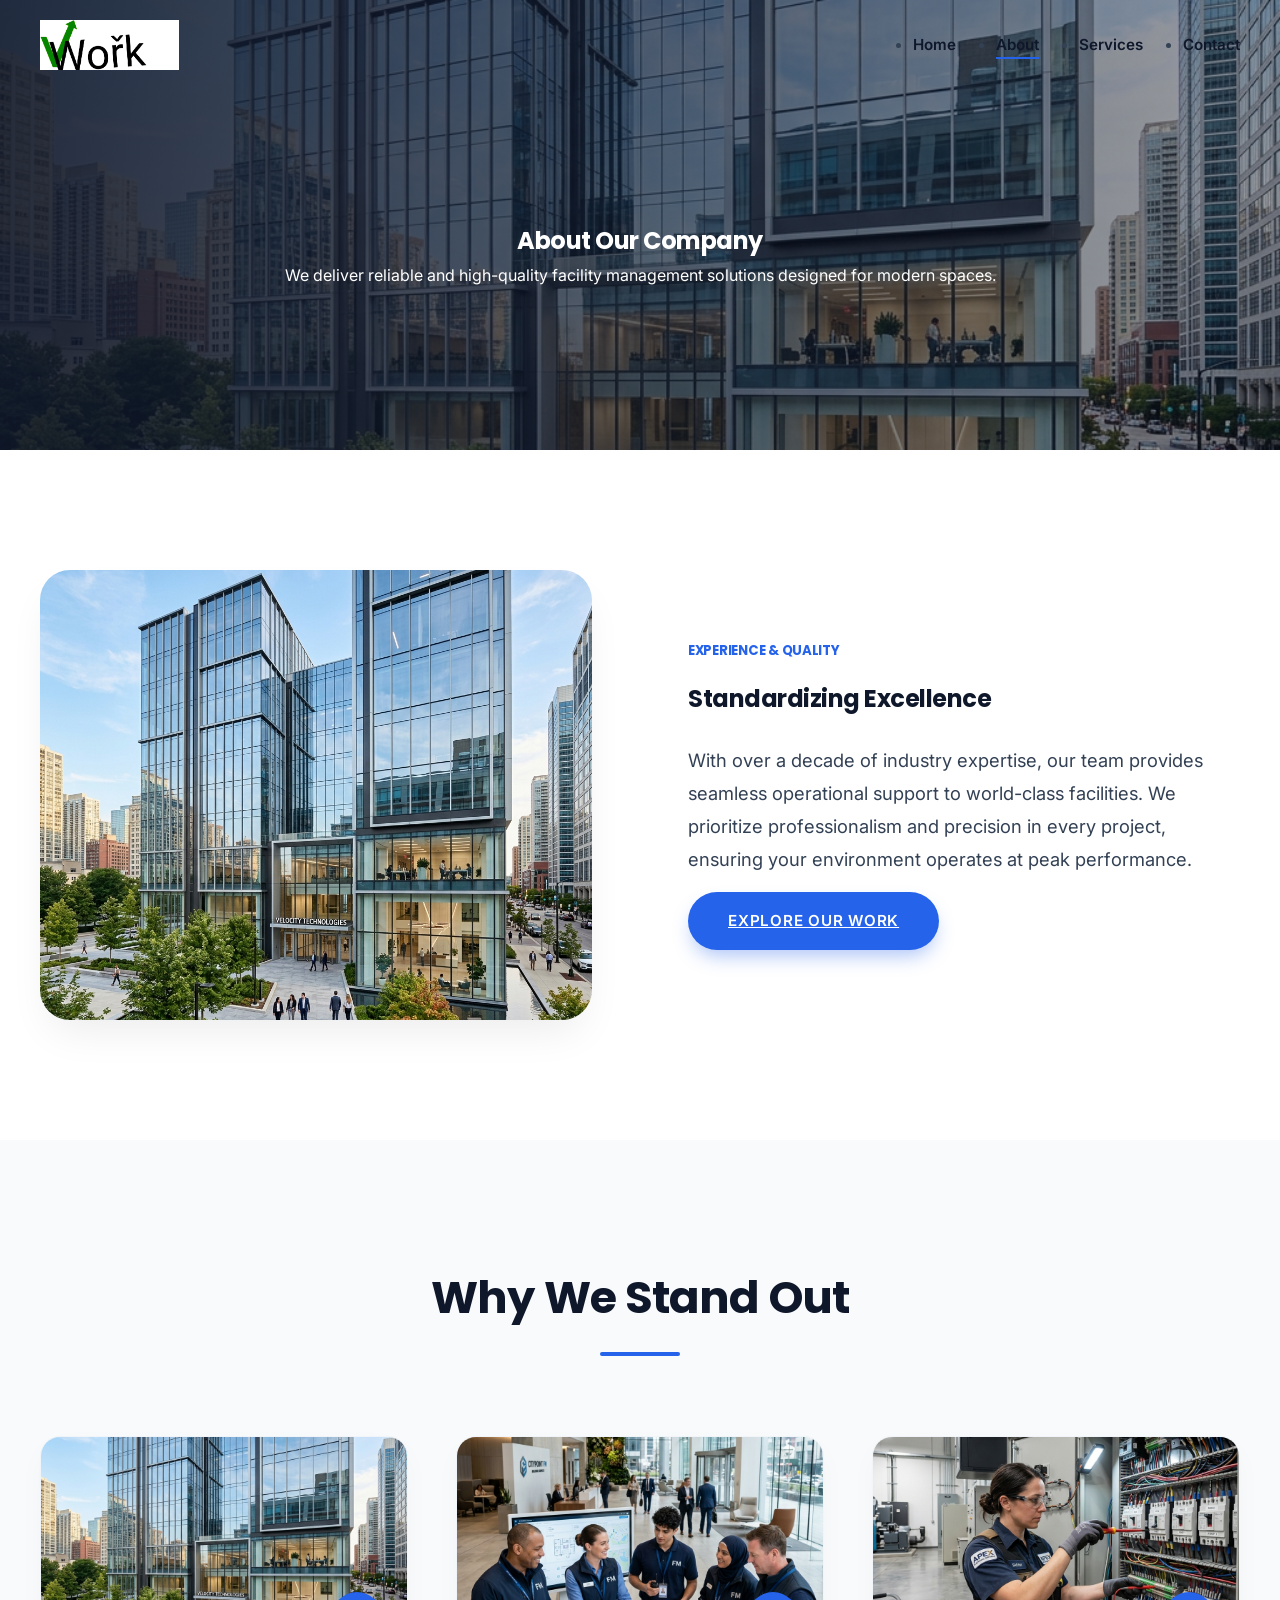
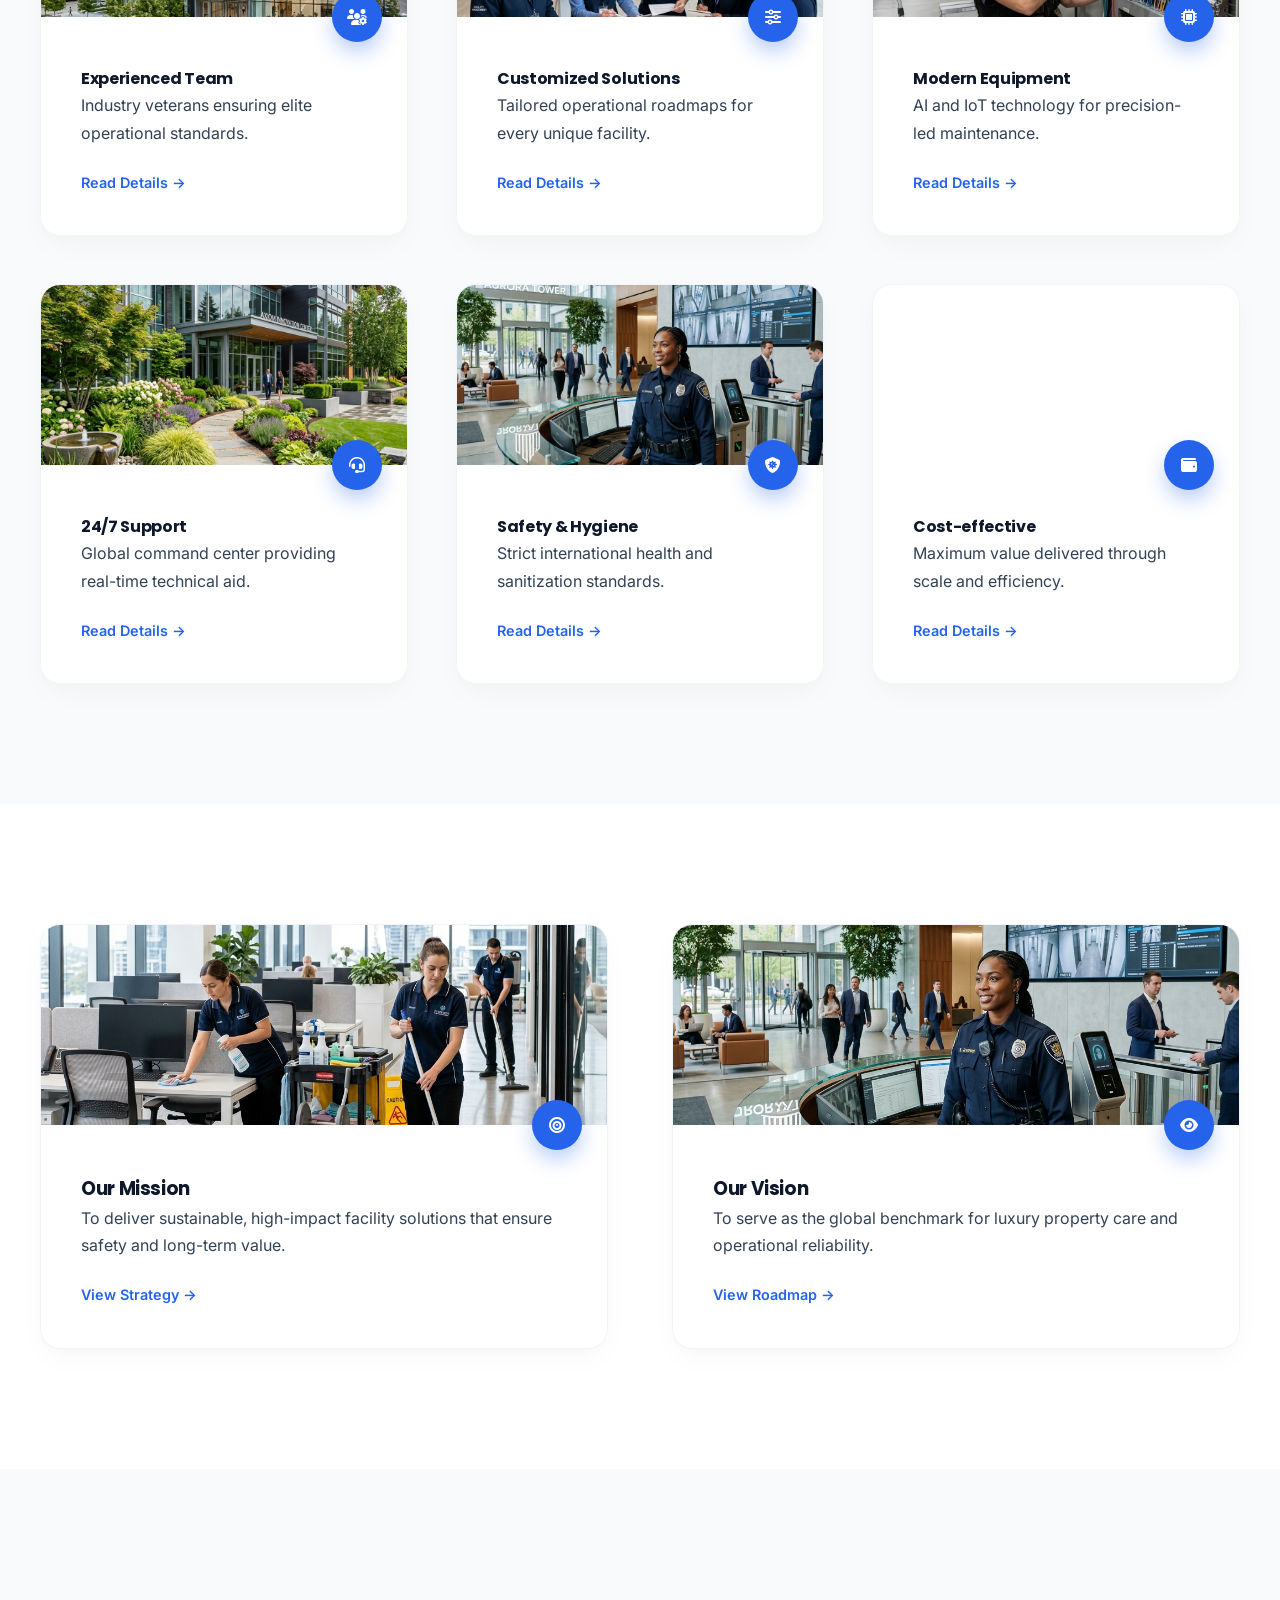
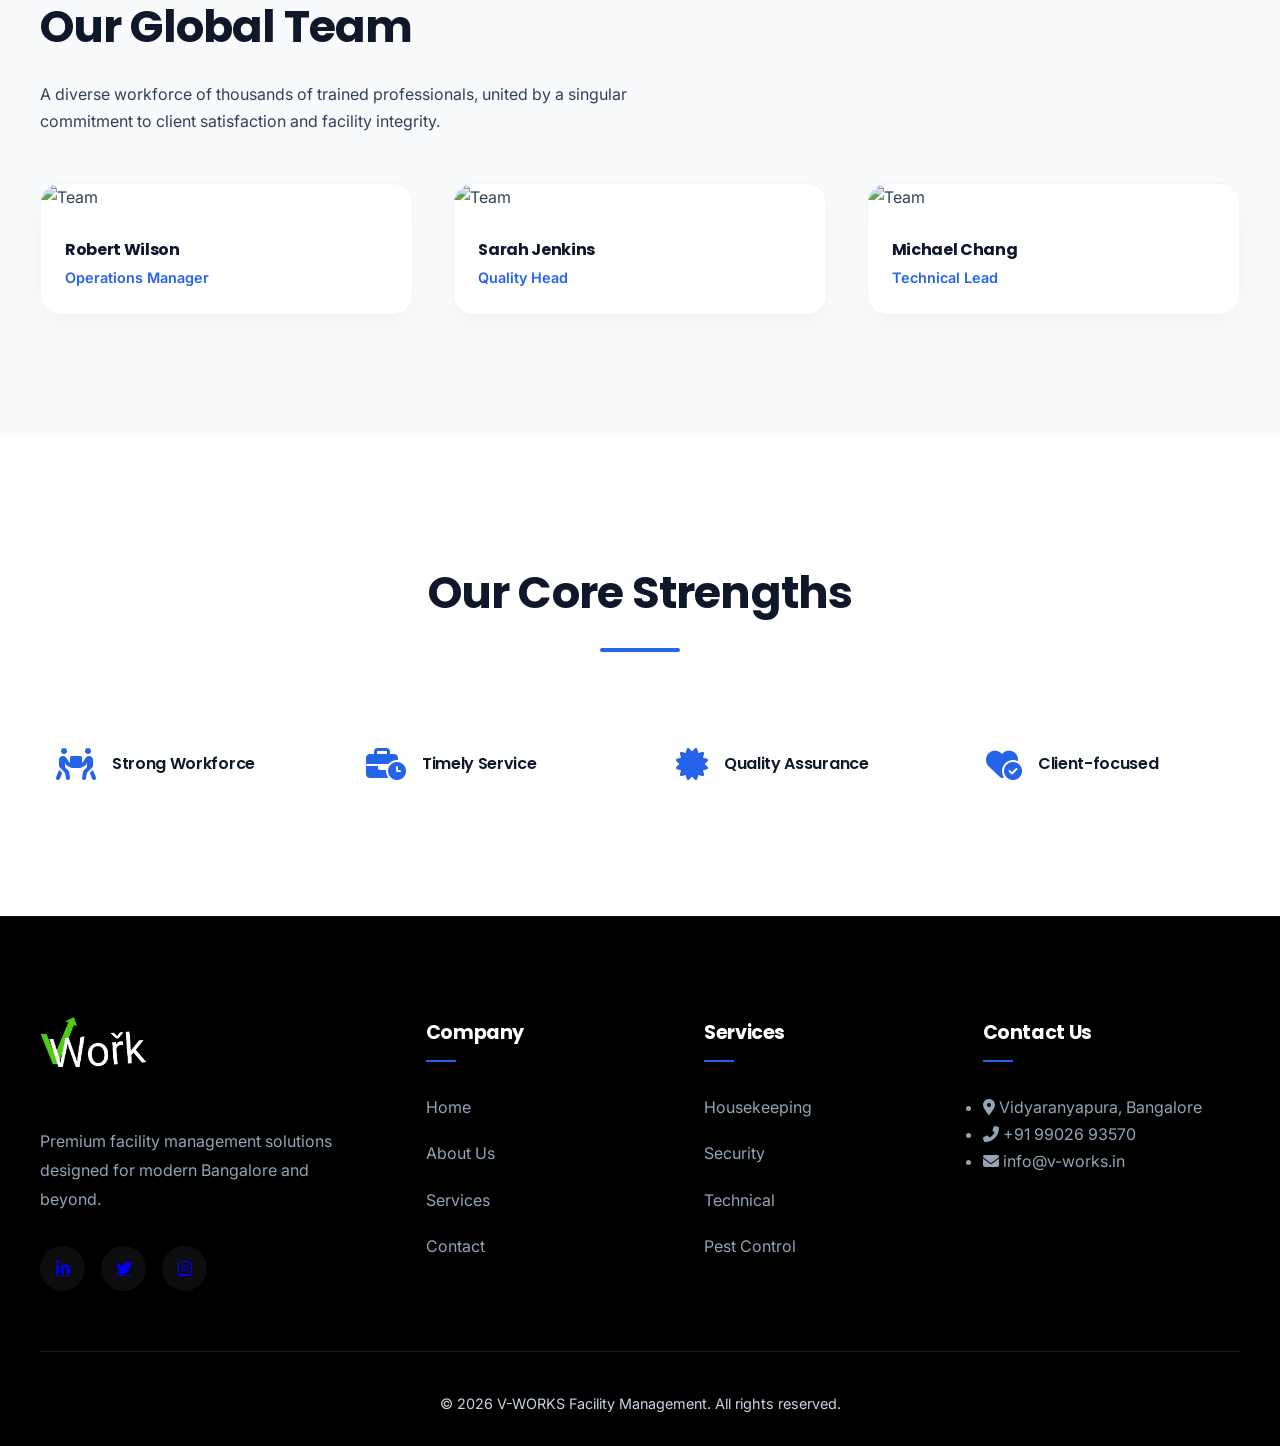
==== about.html @ 8fc551c4 "Initialize V-WORKS project with professional directory structure" ====
<!DOCTYPE html>
<html lang="en">
<head>
    <meta charset="UTF-8">
    <meta name="viewport" content="width=device-width, initial-scale=1.0">
    <title>About Our Company | V-WORKS Facility Management</title>
    <link rel="stylesheet" href="css/style.css">
    <link rel="stylesheet" href="https://cdnjs.cloudflare.com/ajax/libs/font-awesome/6.4.0/css/all.min.css">
</head>
<body>

    <header>
        <div class="container">
            <nav>
                <a href="index.html" class="logo">
                    <img src="images/icons/logo-official.jpeg" alt="V-WORKS Logo" style="height: 50px; width: auto; display: block; filter: invert(1) hue-rotate(180deg); mix-blend-mode: multiply;">
                </a>
                <ul class="nav-links">
                    <li><a href="index.html">Home</a></li>
                    <li><a href="about.html">About</a></li>
                    <li><a href="services.html">Services</a></li>
                    <li><a href="contact.html">Contact</a></li>
                </ul>
                <div class="menu-toggle">
                    <i class="fas fa-bars"></i>
                </div>
            </nav>
        </div>
    </header>

    <!-- 1. HERO SECTION -->
    <section class="page-hero hero-about">
        <div class="container">
            <div class="reveal-fade" style="text-align: center; max-width: 800px; margin: 0 auto;">
                <h1>About Our Company</h1>
                <p>We deliver reliable and high-quality facility management solutions designed for modern spaces.</p>
            </div>
        </div>
    </section>

    <!-- 2. ABOUT SUMMARY -->
    <section class="about-summary section-padding">
        <div class="container">
            <div class="service-block">
                <div class="service-img-wrapper reveal-left">
                    <img src="images/about/about-company.png" alt="Engineering Team">
                </div>
                <div class="service-info reveal-right">
                    <h5 style="color: var(--primary-color); text-transform: uppercase; margin-bottom: 1rem;">Experience & Quality</h5>
                    <h2 style="margin-bottom: 1.5rem;">Standardizing Excellence</h2>
                    <p style="font-size: 1.15rem; line-height: 1.8;">With over a decade of industry expertise, our team provides seamless operational support to world-class facilities. We prioritize professionalism and precision in every project, ensuring your environment operates at peak performance.</p>
                    <a href="services.html" class="btn btn-primary" style="margin-top: 1rem;">Explore Our Work</a>
                </div>
            </div>
        </div>
    </section>

    <!-- 3. WHY WE STAND OUT (CARD STACK) -->
    <section class="stand-out section-padding" style="background: var(--bg-light);">
        <div class="container">
            <div class="section-title reveal-fade">
                <h2>Why We Stand Out</h2>
                <div class="accent-bar"></div>
            </div>
            <div class="grid-3" style="grid-template-columns: repeat(3, 1fr); gap: 3rem;">
                <div class="card-premium reveal-fade interactive-card card-stack" data-topic="team">
                    <div class="card-img-top" style="background-image: url('images/about/about-company.png'); height: 180px; background-size: cover;">
                        <i class="fas fa-users-gear icon-stack"></i>
                    </div>
                    <div class="card-body-stack">
                        <h4>Experienced Team</h4>
                        <p>Industry veterans ensuring elite operational standards.</p>
                        <span class="btn-text">Read Details →</span>
                    </div>
                </div>
                <div class="card-premium reveal-fade interactive-card card-stack" data-topic="solutions">
                    <div class="card-img-top" style="background-image: url('images/about/who-we-are.png'); height: 180px; background-size: cover;">
                        <i class="fas fa-sliders-h icon-stack"></i>
                    </div>
                    <div class="card-body-stack">
                        <h4>Customized Solutions</h4>
                        <p>Tailored operational roadmaps for every unique facility.</p>
                        <span class="btn-text">Read Details →</span>
                    </div>
                </div>
                <div class="card-premium reveal-fade interactive-card card-stack" data-topic="equipment">
                    <div class="card-img-top" style="background-image: url('images/services/maintenance.png'); height: 180px; background-size: cover;">
                        <i class="fas fa-microchip icon-stack"></i>
                    </div>
                    <div class="card-body-stack">
                        <h4>Modern Equipment</h4>
                        <p>AI and IoT technology for precision-led maintenance.</p>
                        <span class="btn-text">Read Details →</span>
                    </div>
                </div>
                <div class="card-premium reveal-fade interactive-card card-stack" data-topic="support">
                    <div class="card-img-top" style="background-image: url('images/services/landscaping.png'); height: 180px; background-size: cover;">
                        <i class="fas fa-headset icon-stack"></i>
                    </div>
                    <div class="card-body-stack">
                        <h4>24/7 Support</h4>
                        <p>Global command center providing real-time technical aid.</p>
                        <span class="btn-text">Read Details →</span>
                    </div>
                </div>
                <div class="card-premium reveal-fade interactive-card card-stack" data-topic="safety">
                    <div class="card-img-top" style="background-image: url('images/services/security.png'); height: 180px; background-size: cover;">
                        <i class="fas fa-shield-virus icon-stack"></i>
                    </div>
                    <div class="card-body-stack">
                        <h4>Safety & Hygiene</h4>
                        <p>Strict international health and sanitization standards.</p>
                        <span class="btn-text">Read Details →</span>
                    </div>
                </div>
                <div class="card-premium reveal-fade interactive-card card-stack" data-topic="cost">
                    <div class="card-img-top" style="background-image: url('images/services/waste.png'); height: 180px; background-size: cover;">
                        <i class="fas fa-wallet icon-stack"></i>
                    </div>
                    <div class="card-body-stack">
                        <h4>Cost-effective</h4>
                        <p>Maximum value delivered through scale and efficiency.</p>
                        <span class="btn-text">Read Details →</span>
                    </div>
                </div>
            </div>
        </div>
    </section>

    <!-- Details Modal -->
    <div id="detailsModal" class="modal-overlay">
        <div class="modal-content glass">
            <span class="close-modal">&times;</span>
            <div id="modalBody">
                <!-- Content injected via JS -->
            </div>
        </div>
    </div>

    <!-- 4. MISSION & VISION (CARD STACK) -->
    <section class="mission-vision section-padding">
        <div class="container">
            <div class="grid-3" style="grid-template-columns: 1fr 1fr; gap: 4rem;">
                <div class="card-premium reveal-left interactive-card card-stack" data-topic="mission">
                    <div class="card-img-top" style="background-image: url('images/services/housekeeping.png'); height: 200px; background-size: cover;">
                        <i class="fas fa-bullseye icon-stack"></i>
                    </div>
                    <div class="card-body-stack">
                        <h3>Our Mission</h3>
                        <p>To deliver sustainable, high-impact facility solutions that ensure safety and long-term value.</p>
                        <span class="btn-text">View Strategy →</span>
                    </div>
                </div>
                <div class="card-premium reveal-right interactive-card card-stack" data-topic="vision">
                    <div class="card-img-top" style="background-image: url('images/services/security.png'); height: 200px; background-size: cover;">
                        <i class="fas fa-eye icon-stack"></i>
                    </div>
                    <div class="card-body-stack">
                        <h3>Our Vision</h3>
                        <p>To serve as the global benchmark for luxury property care and operational reliability.</p>
                        <span class="btn-text">View Roadmap →</span>
                    </div>
                </div>
            </div>
        </div>
    </section>

    <!-- 5. OUR TEAM -->
    <section class="team-simple section-padding" style="background: var(--bg-light);">
        <div class="container">
            <div class="section-title reveal-fade" style="text-align: left; margin-bottom: 3rem;">
                <h2>Our Global Team</h2>
                <p style="max-width: 600px; margin-top: 1rem;">A diverse workforce of thousands of trained professionals, united by a singular commitment to client satisfaction and facility integrity.</p>
            </div>
            <div class="grid-3">
                <div class="card-premium reveal-fade" style="padding: 0; overflow: hidden;">
                    <img src="https://images.unsplash.com/photo-1560250097-0b93528c311a?q=80&w=600" alt="Team" style="width: 100%; height: 300px; object-fit: cover;">
                    <div style="padding: 1.5rem;">
                        <h4 style="margin-bottom: 0.2rem;">Robert Wilson</h4>
                        <p style="color: var(--primary-color); font-weight: 600; font-size: 0.9rem;">Operations Manager</p>
                    </div>
                </div>
                <div class="card-premium reveal-fade" style="padding: 0; overflow: hidden;">
                    <img src="https://images.unsplash.com/photo-1573496359142-b8d87734a5a2?q=80&w=600" alt="Team" style="width: 100%; height: 300px; object-fit: cover;">
                    <div style="padding: 1.5rem;">
                        <h4 style="margin-bottom: 0.2rem;">Sarah Jenkins</h4>
                        <p style="color: var(--primary-color); font-weight: 600; font-size: 0.9rem;">Quality Head</p>
                    </div>
                </div>
                <div class="card-premium reveal-fade" style="padding: 0; overflow: hidden;">
                    <img src="https://images.unsplash.com/photo-1472099645785-5658abf4ff4e?q=80&w=600" alt="Team" style="width: 100%; height: 300px; object-fit: cover;">
                    <div style="padding: 1.5rem;">
                        <h4 style="margin-bottom: 0.2rem;">Michael Chang</h4>
                        <p style="color: var(--primary-color); font-weight: 600; font-size: 0.9rem;">Technical Lead</p>
                    </div>
                </div>
            </div>
        </div>
    </section>

    <!-- 6. OUR STRENGTHS -->
    <section class="strengths section-padding">
        <div class="container">
            <div class="section-title reveal-fade">
                <h2>Our Core Strengths</h2>
                <div class="accent-bar"></div>
            </div>
            <div class="grid-3" style="grid-template-columns: repeat(auto-fit, minmax(250px, 1fr));">
                <div class="reveal-fade" style="display: flex; align-items: center; gap: 1rem; padding: 1rem;">
                    <i class="fas fa-people-carry-box" style="color: var(--primary-color); font-size: 2rem;"></i>
                    <h4 style="margin: 0; font-weight: 600;">Strong Workforce</h4>
                </div>
                <div class="reveal-fade" style="display: flex; align-items: center; gap: 1rem; padding: 1rem;">
                    <i class="fas fa-business-time" style="color: var(--primary-color); font-size: 2rem;"></i>
                    <h4 style="margin: 0; font-weight: 600;">Timely Service</h4>
                </div>
                <div class="reveal-fade" style="display: flex; align-items: center; gap: 1rem; padding: 1rem;">
                    <i class="fas fa-certificate" style="color: var(--primary-color); font-size: 2rem;"></i>
                    <h4 style="margin: 0; font-weight: 600;">Quality Assurance</h4>
                </div>
                <div class="reveal-fade" style="display: flex; align-items: center; gap: 1rem; padding: 1rem;">
                    <i class="fas fa-heart-circle-check" style="color: var(--primary-color); font-size: 2rem;"></i>
                    <h4 style="margin: 0; font-weight: 600;">Client-focused</h4>
                </div>
            </div>
        </div>
    </section>

    <footer>
        <div class="container">
            <div class="footer-grid">
                <div class="footer-col">
                    <a href="index.html" class="logo" style="margin-bottom: 1.5rem; display: inline-block;">
                        <img src="images/icons/logo-official.jpeg" alt="V-WORKS Logo" style="height: 50px; width: auto; mix-blend-mode: screen;">
                    </a>
                    <p class="footer-desc">Premium facility management solutions designed for modern Bangalore and beyond.</p>
                    <div class="social-bar">
                        <a href="#"><i class="fab fa-linkedin-in"></i></a>
                        <a href="#"><i class="fab fa-twitter"></i></a>
                        <a href="#"><i class="fab fa-instagram"></i></a>
                    </div>
                </div>
                <div class="footer-col">
                    <h4>Company</h4>
                    <ul class="footer-links">
                        <li><a href="index.html">Home</a></li>
                        <li><a href="about.html">About Us</a></li>
                        <li><a href="services.html">Services</a></li>
                        <li><a href="contact.html">Contact</a></li>
                    </ul>
                </div>
                <div class="footer-col">
                    <h4>Services</h4>
                    <ul class="footer-links">
                        <li><a href="services.html#housekeeping">Housekeeping</a></li>
                        <li><a href="services.html#security">Security</a></li>
                        <li><a href="services.html#maintenance">Technical</a></li>
                        <li><a href="services.html#pest-control">Pest Control</a></li>
                    </ul>
                </div>
                <div class="footer-col">
                    <h4 class="footer-title">Contact Us</h4>
                    <ul class="footer-contact">
                        <li><i class="fas fa-map-marker-alt"></i> Vidyaranyapura, Bangalore</li>
                        <li><i class="fas fa-phone-alt"></i> +91 99026 93570</li>
                        <li><i class="fas fa-envelope"></i> info@v-works.in</li>
                    </ul>
                </div>
            </div>
            <div class="footer-bottom">
                <p>&copy; 2026 V-WORKS Facility Management. All rights reserved.</p>
            </div>
        </div>
    </footer>

    <script src="js/script.js"></script>
</body>
</html>
---- css/style.css ----
@import url('https://fonts.googleapis.com/css2?family=Poppins:wght@300;400;500;600;700&family=Inter:wght@400;500;600;700&display=swap');

:root {
    --primary-color: #2563eb;
    --primary-glow: rgba(37, 99, 235, 0.4);
    --secondary-color: #64748b;
    --text-color: #334155;
    --heading-color: #0f172a;
    --bg-white: #ffffff;
    --bg-light: #f8fafc;
    --bg-glass: rgba(255, 255, 255, 0.8);
    --footer-bg: #1e293b;
    --footer-text: #cbd5e1;
    --border-color: #f1f5f9;
    --shadow-soft: 0 10px 30px -5px rgba(0, 0, 0, 0.04), 0 5px 15px -5px rgba(0, 0, 0, 0.02);
    --shadow-premium: 0 20px 40px -10px rgba(0, 0, 0, 0.08);
    --transition-smooth: all 0.5s cubic-bezier(0.4, 0, 0.2, 1);
}

/* Reset & Global */
* {
    margin: 0;
    padding: 0;
    box-sizing: border-box;
}

html {
    scroll-behavior: smooth;
}

body {
    font-family: 'Inter', sans-serif;
    line-height: 1.7;
    color: var(--text-color);
    background-color: var(--bg-white);
    overflow-x: hidden;
}

h1, h2, h3, h4, h5, h6 {
    font-family: 'Poppins', sans-serif;
    color: var(--heading-color);
    font-weight: 700;
    letter-spacing: -0.02em;
}

/* Reusable Components */
.container {
    max-width: 1280px;
    margin: 0 auto;
    padding: 0 2.5rem;
}

.section-padding {
    padding: 120px 0;
}

.btn {
    display: inline-flex;
    align-items: center;
    justify-content: center;
    padding: 1rem 2.5rem;
    border-radius: 50px;
    font-weight: 600;
    font-size: 0.95rem;
    cursor: pointer;
    transition: var(--transition-smooth);
    border: none;
    text-transform: uppercase;
    letter-spacing: 0.05em;
    position: relative;
    overflow: hidden;
}

.btn-primary {
    background: var(--primary-color);
    color: white;
    box-shadow: 0 10px 20px -5px var(--primary-glow);
}

.btn-primary:hover {
    transform: translateY(-3px);
    box-shadow: 0 15px 30px -5px var(--primary-glow);
}

.btn-secondary {
    background: white;
    color: var(--primary-color);
    border: 1px solid var(--border-color);
}

.btn-secondary:hover {
    background: var(--bg-light);
    transform: translateY(-3px);
}

/* Glassmorphism Classes */
.glass {
    background: var(--bg-glass);
    backdrop-filter: blur(12px);
    -webkit-backdrop-filter: blur(12px);
    border: 1px solid rgba(255, 255, 255, 0.3);
}

/* Navbar */
header {
    position: fixed;
    top: 0;
    width: 100%;
    z-index: 1000;
    transition: var(--transition-smooth);
    padding: 20px 0;
}

header.scrolled {
    background: var(--bg-glass);
    backdrop-filter: blur(15px);
    padding: 15px 0;
    box-shadow: var(--shadow-soft);
}

nav {
    display: flex;
    justify-content: space-between;
    align-items: center;
}

.logo {
    font-size: 1.6rem;
    font-weight: 800;
    color: var(--primary-color);
    text-decoration: none;
    display: flex;
    align-items: center;
    gap: 10px;
}

.nav-links {
    display: flex;
    gap: 2.5rem;
}

.nav-links a {
    text-decoration: none;
    font-weight: 600;
    font-size: 0.95rem;
    color: var(--heading-color);
    position: relative;
}

.nav-links a::after {
    content: '';
    position: absolute;
    bottom: -5px;
    left: 0;
    width: 0;
    height: 2px;
    background: var(--primary-color);
    transition: var(--transition-smooth);
}

.nav-links a:hover::after,
.nav-links a.active::after {
    width: 100%;
}

.menu-toggle {
    display: none;
    cursor: pointer;
}

/* Hero Sections (Global & Page Specific) */
.hero, .page-hero {
    position: relative;
    background-size: cover;
    background-position: center;
    background-repeat: no-repeat;
    display: flex;
    align-items: center;
    color: white;
}

.hero {
    height: 100vh;
}

.page-hero {
    padding-top: 180px;
    padding-bottom: 120px;
    height: auto;
    min-height: 50vh;
}

.hero::before, .page-hero::before {
    content: '';
    position: absolute;
    inset: 0;
    background: linear-gradient(to right, rgba(15, 23, 42, 0.9), rgba(15, 23, 42, 0.4));
    z-index: 1;
}

.hero-index { background-image: url('../images/hero/hero-bg.png'); }
.hero-about { background-image: url('../images/about/about-company.png'); }
.hero-services { background-image: url('../images/services/maintenance.png'); }
.hero-contact { background-image: url('../images/about/who-we-are.png'); }

.hero-content, .page-hero .container {
    position: relative;
    z-index: 2;
}

/* Cinematic Slider Hero */
.hero-slider {
    position: relative;
    height: 100vh;
    min-height: 600px;
    overflow: hidden;
    display: flex;
    align-items: center;
    color: white;
}

.slider-container {
    position: absolute;
    top: 0;
    left: 0;
    width: 100%;
    height: 100%;
    z-index: 1;
}

.slide {
    position: absolute;
    top: 0;
    left: 0;
    width: 100%;
    height: 100%;
    background-size: cover;
    background-position: center;
    opacity: 0;
    transition: opacity 1.5s ease-in-out;
    transform: scale(1.1);
}

.slide.active {
    opacity: 1;
    transform: scale(1);
    animation: kenburns 20s linear infinite;
}

@keyframes kenburns {
    from { transform: scale(1); }
    to { transform: scale(1.15); }
}

.slider-overlay {
    position: absolute;
    top: 0;
    left: 0;
    width: 100%;
    height: 100%;
    background: linear-gradient(to right, rgba(0,0,0,0.7) 0%, rgba(0,0,0,0.4) 50%, rgba(0,0,0,0.2) 100%);
    z-index: 2;
}

.hero-slider-content {
    position: relative;
    z-index: 3;
    max-width: 800px;
}

.service-tag {
    display: inline-block;
    color: var(--primary-color);
    font-weight: 700;
    text-transform: uppercase;
    letter-spacing: 0.2em;
    margin-bottom: 1.5rem;
    font-size: 0.9rem;
}

.hero-slider-content h1 {
    font-size: 4.5rem;
    line-height: 1.1;
    margin-bottom: 2rem;
    color: #ffffff !important;
    text-shadow: 0 4px 30px rgba(0,0,0,0.5);
}

.hero-slider-content p {
    font-size: 1.4rem;
    margin-bottom: 3rem;
    opacity: 0.9;
}

.slider-dots {
    display: flex;
    gap: 1rem;
    margin-top: 4rem;
}

.dot {
    width: 12px;
    height: 12px;
    border-radius: 50%;
    background: rgba(255,255,255,0.3);
    cursor: pointer;
    transition: all 0.3s ease;
}

.dot.active {
    background: var(--primary-color);
    width: 30px;
    border-radius: 10px;
}

@media (max-width: 768px) {
    .hero-slider-content h1 {
        font-size: 2.8rem;
    }
    
    .hero-slider-content {
        text-align: center;
    }
    
    .slider-dots {
        justify-content: center;
    }
}

/* Premium Split Hero */
.hero-split {
    min-height: 95vh;
    display: flex;
    align-items: center;
    position: relative;
    overflow: hidden;
    background: linear-gradient(135deg, #f8fafc 0%, #eff6ff 100%);
    padding: 120px 0 80px;
}

.hero-split-grid {
    display: grid;
    grid-template-columns: 1.1fr 0.9fr;
    gap: 4rem;
    align-items: center;
}

/* Premium Light CTA */
.cta-banner-new {
    position: relative;
    padding: 120px 0;
    overflow: hidden;
    background: white;
}

.cta-bg-image {
    position: absolute;
    top: 0; left: 0; width: 100%; height: 100%;
    background: url('../images/hero/hero-bg.png') no-repeat center center/cover;
    transform: scale(1.05); /* Slight zoom for depth */
}

.cta-overlay-light {
    position: absolute;
    top: 0; left: 0; width: 100%; height: 100%;
    background: linear-gradient(to right, rgba(255,255,255,0.95) 0%, rgba(255,255,255,0.85) 40%, rgba(255,255,255,0.2) 100%);
}

.container-relative {
    position: relative;
    z-index: 5;
}

.cta-content-new {
    max-width: 700px;
}

.cta-tag {
    display: inline-block;
    color: var(--primary-color);
    font-weight: 700;
    text-transform: uppercase;
    letter-spacing: 0.15em;
    margin-bottom: 1.5rem;
    font-size: 0.85rem;
}

.cta-content-new h2 {
    font-size: 3.5rem;
    line-height: 1.1;
    color: var(--heading-color);
    margin-bottom: 2rem;
}

.cta-content-new p {
    font-size: 1.25rem;
    color: var(--secondary-color);
    margin-bottom: 3.5rem;
    line-height: 1.6;
}

.cta-flex {
    display: flex;
    align-items: center;
    gap: 3rem;
}

.btn-cta-main {
    padding: 1.2rem 3.5rem;
    font-size: 1.1rem;
    box-shadow: 0 15px 30px rgba(37, 99, 235, 0.2);
}

.cta-trust {
    display: flex;
    gap: 2rem;
}

.trust-pill {
    display: flex;
    align-items: center;
    gap: 0.8rem;
    font-weight: 600;
    font-size: 0.9rem;
    color: var(--heading-color);
}

.trust-pill i {
    color: var(--primary-color);
    font-size: 1.1rem;
}

@media (max-width: 1024px) {
    .cta-banner-new {
        text-align: center;
    }
    
    .cta-overlay-light {
        background: rgba(255,255,255,0.9);
    }
    
    .cta-flex {
        flex-direction: column;
        gap: 2rem;
    }
    
    .cta-content-new h2 {
        font-size: 2.8rem;
    }
}

.trust-line {
    display: inline-flex;
    align-items: center;
    gap: 0.8rem;
    background: white;
    padding: 0.6rem 1.2rem;
    border-radius: 50px;
    font-size: 0.9rem;
    font-weight: 600;
    color: var(--primary-color);
    box-shadow: 0 10px 30px rgba(0,0,0,0.05);
    margin-bottom: 2rem;
}

.hero-split-content h1 {
    font-size: 4rem;
    line-height: 1.1;
    color: var(--heading-color);
    margin-bottom: 1.5rem;
}

.hero-split-content p {
    font-size: 1.25rem;
    line-height: 1.6;
    color: var(--secondary-color);
    margin-bottom: 2.5rem;
    max-width: 550px;
}

.hero-btns-group {
    display: flex;
    gap: 1.5rem;
    margin-bottom: 4rem;
}

/* Stats Bar */
.hero-stats-bar {
    display: flex;
    gap: 3rem;
    border-top: 1px solid rgba(0,0,0,0.05);
    padding-top: 2rem;
}

.stat-item {
    display: flex;
    flex-direction: column;
}

.stat-num {
    font-size: 1.8rem;
    font-weight: 800;
    color: var(--heading-color);
}

.stat-label {
    font-size: 0.9rem;
    color: var(--secondary-color);
    text-transform: uppercase;
    letter-spacing: 0.05em;
}

/* Visual Right */
.hero-img-container {
    position: relative;
    padding: 20px;
}

.hero-img-container img {
    width: 100%;
    border-radius: 30px;
    box-shadow: 0 40px 100px rgba(0,0,0,0.1);
    transform: perspective(1000px) rotateY(-5deg);
}

.accent-card {
    position: absolute;
    bottom: 40px;
    left: -40px;
    padding: 1.2rem 2rem;
    border-radius: 15px;
    display: flex;
    align-items: center;
    gap: 1rem;
    box-shadow: 0 20px 40px rgba(0,0,0,0.1);
    animation: float 4s ease-in-out infinite alternate;
}

.accent-card i {
    width: 40px;
    height: 40px;
    background: var(--primary-color);
    color: white;
    border-radius: 50%;
    display: flex;
    align-items: center;
    justify-content: center;
}

/* Background Blobs */
.blob {
    position: absolute;
    border-radius: 50%;
    filter: blur(80px);
    z-index: -1;
}

.hero-mesh {
    position: absolute;
    top: 0;
    left: 0;
    width: 100%;
    height: 100%;
    background-image: radial-gradient(rgba(37, 99, 235, 0.05) 1px, transparent 1px);
    background-size: 30px 30px;
    z-index: -1;
}

.mock-bg {
    position: absolute;
    border-radius: 20px;
    overflow: hidden;
    opacity: 0.08;
    filter: blur(10px);
    z-index: -2;
    transform: rotate(-10deg);
}

.mock-bg img {
    width: 100%;
    height: 100%;
    object-fit: cover;
}

.mock-1 {
    width: 300px;
    height: 350px;
    top: 10%;
    left: -5%;
}

/* Industry Tag System for Parity */
.industry-tag {
    display: inline-block;
    padding: 0.5rem 1rem;
    background: rgba(37, 99, 235, 0.1);
    color: var(--primary-color);
    border-radius: 50px;
    font-size: 0.8rem;
    font-weight: 700;
}

.mock-2 {
    width: 400px;
    height: 300px;
    bottom: -5%;
    right: 20%;
}

/* Animations */
@keyframes float {
    from { transform: translateY(0); }
    to { transform: translateY(-20px); }
}

.floating {
    animation: float 6s ease-in-out infinite alternate;
}

/* Scroll Indicator */
.scroll-indicator {
    position: absolute;
    bottom: 40px;
    left: 50%;
    transform: translateX(-50%);
    display: flex;
    flex-direction: column;
    align-items: center;
    gap: 0.5rem;
    text-decoration: none;
    color: var(--secondary-color);
    font-size: 0.8rem;
    font-weight: 600;
}

.scroll-indicator i {
    animation: bounce 2s infinite;
}

@keyframes bounce {
    0%, 20%, 50%, 80%, 100% {transform: translateY(0);}
    40% {transform: translateY(-10px);}
    60% {transform: translateY(-5px);}
}

.hero h1, .page-hero h1, 
.hero h2, .page-hero h2, 
.hero h3, .page-hero h3, 
.hero h4, .page-hero h4, 
.hero h5, .page-hero h5, 
.hero h6, .page-hero h6,
.hero p, .page-hero p,
.hero span, .page-hero span {
    color: white !important;
}

.hero h1 {
    font-size: clamp(3rem, 8vw, 4.5rem);
    color: white;
    line-height: 1.1;
    margin-bottom: 2rem;
}

.hero p {
    font-size: 1.25rem;
    margin-bottom: 2.5rem;
    color: rgba(255, 255, 255, 0.8);
    max-width: 600px;
}

.hero-btns {
    display: flex;
    gap: 1.5rem;
}

/* Cards & Grid Improvements */
.section-title {
    text-align: center;
    margin-bottom: 5rem;
}

.section-title h2 {
    font-size: 2.8rem;
    margin-bottom: 1rem;
}

.section-title .accent-bar {
    width: 80px;
    height: 4px;
    background: var(--primary-color);
    margin: 0 auto;
    border-radius: 10px;
}

.grid-3 {
    display: grid;
    grid-template-columns: repeat(auto-fit, minmax(350px, 1fr));
    gap: 2.5rem;
}

.card-premium {
    background: white;
    padding: 3rem;
    border-radius: 20px;
    box-shadow: var(--shadow-soft);
    border: 1px solid var(--border-color);
    transition: var(--transition-smooth);
    text-align: left;
}

.card-premium:hover {
    transform: translateY(-10px);
    box-shadow: var(--shadow-premium);
}

/* Contact Page Premium Styles */
.contact-grid-wrapper {
    display: grid;
    grid-template-columns: 1fr 1.2fr;
    gap: 5rem;
    align-items: start;
}

.contact-info-panel {
    background: var(--bg-light);
    padding: 4rem;
    border-radius: 30px;
    border: 1px solid var(--border-color);
}

.info-header h2 {
    font-size: 2.5rem;
    margin-bottom: 1rem;
}

.info-header p {
    margin-bottom: 3rem;
    color: var(--secondary-color);
}

.info-list {
    display: flex;
    flex-direction: column;
    gap: 2rem;
    margin-bottom: 4rem;
}

.info-item {
    display: flex;
    gap: 1.5rem;
    align-items: center;
}

.info-item i {
    width: 50px;
    height: 50px;
    background: white;
    border-radius: 12px;
    display: flex;
    align-items: center;
    justify-content: center;
    color: var(--primary-color);
    font-size: 1.2rem;
    box-shadow: var(--shadow-soft);
}

.info-item h5 {
    margin-bottom: 0.2rem;
    font-size: 1.1rem;
}

.social-panel h5 {
    margin-bottom: 1.5rem;
}

/* Floating Label Form */
.form-card {
    padding: 4rem;
    border-radius: 30px;
}

.input-group {
    position: relative;
    margin-bottom: 2rem;
}

.input-group input, 
.input-group textarea {
    width: 100%;
    padding: 1.2rem;
    border: 1px solid var(--border-color);
    border-radius: 12px;
    background: white;
    font-size: 1rem;
    outline: none;
    transition: var(--transition-smooth);
}

.input-group label {
    position: absolute;
    left: 1.2rem;
    top: 50%;
    transform: translateY(-50%);
    color: var(--secondary-color);
    pointer-events: none;
    transition: var(--transition-smooth);
    background: white;
    padding: 0 5px;
}

.input-group textarea + label {
    top: 1.5rem;
    transform: none;
}

.input-group input:focus, 
.input-group textarea:focus {
    border-color: var(--primary-color);
    box-shadow: 0 0 15px var(--primary-glow);
}

.input-group input:focus + label,
.input-group input:not(:placeholder-shown) + label,
.input-group textarea:focus + label,
.input-group textarea:not(:placeholder-shown) + label {
    top: 0;
    font-size: 0.85rem;
    color: var(--primary-color);
    font-weight: 600;
}

@media (max-width: 1024px) {
    .contact-grid-wrapper {
        grid-template-columns: 1fr;
        gap: 3rem;
    }
    .service-block, .service-block.reverse {
        flex-direction: column !important;
        gap: 3rem;
    }
    
    .service-img-wrapper {
        width: 100%;
        height: 350px;
    }
    
    .footer-grid {
        grid-template-columns: 1fr 1fr;
    }
}

/* Services Page Zig-Zag System */
.service-strip {
    padding: 100px 0;
}

.service-strip.bg-alternate {
    background: var(--bg-light);
}

.service-block {
    display: flex;
    align-items: center;
    gap: 6rem;
}

.service-block.reverse {
    flex-direction: row-reverse;
}

.service-img-wrapper {
    flex: 1;
    position: relative;
    overflow: hidden;
    border-radius: 30px;
    box-shadow: var(--shadow-premium);
    height: 450px;
}

.service-img-wrapper img {
    width: 100%;
    height: 500px;
    object-fit: cover;
    transition: var(--transition-smooth);
}

.service-img-wrapper:hover img {
    transform: scale(1.08);
}

.service-info {
    flex: 1;
}

.service-info h3 {
    font-size: 2.5rem;
    margin-bottom: 1.5rem;
}

.service-bullets {
    margin-top: 1.5rem;
    list-style: none;
}

.service-bullets li {
    display: flex;
    align-items: center;
    gap: 12px;
    margin-bottom: 1rem;
    font-weight: 500;
}

.service-bullets i {
    color: var(--primary-color);
    font-size: 1.1rem;
}

/* Reveal Animations */
.reveal-fade {
    opacity: 0;
    transform: translateY(30px);
    transition: all 1s ease-out;
}

.reveal-left {
    opacity: 0;
    transform: translateX(-50px);
    transition: all 1s ease-out;
}

.reveal-right {
    opacity: 0;
    transform: translateX(50px);
    transition: all 1s ease-out;
}

.active-reveal {
    opacity: 1 !important;
    transform: translate(0) !important;
}

/* Card Stack System */
.card-stack {
    padding: 0 !important;
    overflow: hidden;
    display: flex;
    flex-direction: column;
    transition: all 0.5s cubic-bezier(0.4, 0, 0.2, 1);
    background: white;
}

.card-img-top {
    width: 100%;
    background-size: cover;
    background-position: center;
    position: relative;
}

.icon-stack {
    position: absolute; 
    bottom: -25px; 
    right: 25px; 
    background: var(--primary-color); 
    color: white; 
    width: 50px; 
    height: 50px; 
    border-radius: 50%; 
    display: flex !important; 
    align-items: center !important; 
    justify-content: center !important; 
    box-shadow: 0 10px 20px rgba(37, 99, 235, 0.3);
    z-index: 10;
    transition: var(--transition-smooth);
}

.icon-stack i {
    font-size: 1.2rem !important;
    line-height: 1 !important;
    margin: 0 !important;
    padding: 0 !important;
    display: flex !important;
    align-items: center !important;
    justify-content: center !important;
}

.card-body-stack {
    padding: 3rem 2.5rem 2.5rem;
}

.card-stack:hover {
    transform: translateY(-15px) scale(1.02);
    box-shadow: 0 30px 60px rgba(0,0,0,0.12);
}

.card-stack:hover .icon-stack {
    transform: scale(1.1) rotate(10deg);
    background: var(--heading-color);
}

.btn-text {
    font-size: 0.9rem;
    color: var(--primary-color);
    font-weight: 600;
    margin-top: 1.5rem;
    display: block;
    cursor: pointer;
}

.industry-tag i {
    font-size: 2.5rem;
    color: var(--primary-color);
}

.industry-tag span {
    font-weight: 600;
    color: var(--heading-color);
    font-size: 1.1rem;
}

.industry-tag:hover {
    transform: translateY(-10px);
    box-shadow: var(--shadow-premium);
    border-color: var(--primary-color);
}

.grid-4 {
    display: grid;
    grid-template-columns: repeat(4, 1fr);
    gap: 2rem;
}

/* Footer Premium */
footer {
    background: #000000 !important;
    color: #94a3b8;
    padding: 100px 0 30px;
    border-top: 1px solid rgba(255, 255, 255, 0.05);
}

.grid-5 {
    display: grid;
    grid-template-columns: repeat(5, 1fr);
    gap: 1.5rem;
}

.footer-grid {
    display: grid;
    grid-template-columns: 1.5fr 1fr 1fr 1.2fr;
    gap: 4rem;
    margin-bottom: 60px;
}

.footer-col h4 {
    color: white;
    font-size: 1.2rem;
    margin-bottom: 2rem;
    position: relative;
    padding-bottom: 0.8rem;
}

.footer-col h4::after {
    content: '';
    position: absolute;
    bottom: 0;
    left: 0;
    width: 30px;
    height: 2px;
    background: var(--primary-color);
}

.footer-desc {
    line-height: 1.8;
    margin: 1.5rem 0 2rem;
}

.footer-links {
    list-style: none;
}

.footer-links li {
    margin-bottom: 1.2rem;
}

.footer-links a, .footer-links span {
    color: #94a3b8;
    text-decoration: none;
    transition: var(--transition-smooth);
    display: flex;
    align-items: center;
    gap: 0.8rem;
}

.footer-links a:hover {
    color: var(--primary-color);
    transform: translateX(5px);
}

.social-bar {
    display: flex;
    gap: 1rem;
}

.social-bar a {
    width: 45px;
    height: 45px;
    background: rgba(255, 255, 255, 0.05);
    border-radius: 50%;
    background: rgba(255,255,255,0.05);
    display: flex;
    align-items: center;
    justify-content: center;
    transition: var(--transition-smooth);
}

.social-bar a:hover {
    background: var(--primary-color);
    transform: translateY(-5px);
}

.footer-bottom {
    text-align: center;
    padding-top: 40px;
    border-top: 1px solid rgba(255,255,255,0.1);
    color: var(--footer-text);
    font-size: 0.9rem;
}

/* Modal System */
.modal-overlay {
    position: fixed;
    top: 0;
    left: 0;
    width: 100%;
    height: 100%;
    background: rgba(15, 23, 42, 0.8);
    backdrop-filter: blur(10px);
    z-index: 2000;
    display: none;
    align-items: center;
    justify-content: center;
    padding: 2rem;
    transition: var(--transition-smooth);
}

.modal-overlay.active {
    display: flex;
}

.modal-content {
    background: white;
    max-width: 700px;
    width: 100%;
    padding: 4rem;
    border-radius: 30px;
    position: relative;
    box-shadow: var(--shadow-premium);
    animation: modalIn 0.5s cubic-bezier(0.4, 0, 0.2, 1);
}

@keyframes modalIn {
    from { opacity: 0; transform: translateY(30px) scale(0.95); }
    to { opacity: 1; transform: translateY(0) scale(1); }
}

.close-modal {
    position: absolute;
    top: 2rem;
    right: 2rem;
    font-size: 2rem;
    cursor: pointer;
    color: var(--secondary-color);
    transition: var(--transition-smooth);
}

.close-modal:hover {
    color: var(--primary-color);
    transform: rotate(90deg);
}

.modal-body h2 {
    font-size: 2.5rem;
    margin-bottom: 1.5rem;
    color: var(--primary-color);
}

.modal-body p {
    font-size: 1.1rem;
    margin-bottom: 1.5rem;
}

.modal-body ul {
    list-style: none;
    margin-top: 1rem;
}

.modal-body li {
    display: flex;
    align-items: center;
    gap: 10px;
    margin-bottom: 0.8rem;
    font-weight: 500;
}

.modal-body li i {
    color: var(--primary-color);
}

@media (max-width: 1024px) {
    .grid-4, .grid-5 {
        grid-template-columns: 1fr 1fr;
    }
    .hero-split-grid {
        grid-template-columns: 1fr;
        text-align: center;
        gap: 3rem;
    }

    .hero-split-content h1 {
        font-size: 3rem;
    }

    .hero-split-content p {
        margin: 0 auto 2.5rem;
    }

    .hero-btns-group {
        justify-content: center;
    }

    .hero-stats-bar {
        justify-content: center;
    }

    .hero-split-visual {
        order: -1;
    }

    .accent-card {
        display: none;
    }
}

@media (max-width: 768px) {
    .grid-3, .grid-4, .grid-5 {
        grid-template-columns: 1fr;
    }
    
    .footer-grid {
        grid-template-columns: 1fr;
    }
    
    .menu-toggle {
        display: block;
    }
    
    .nav-links {
        display: none;
    }
    
    .hero h1 {
        font-size: 2.5rem;
    }
    
    .section-padding {
        padding: 80px 0;
    }
    
    .footer-grid {
        grid-template-columns: 1fr;
    }
}
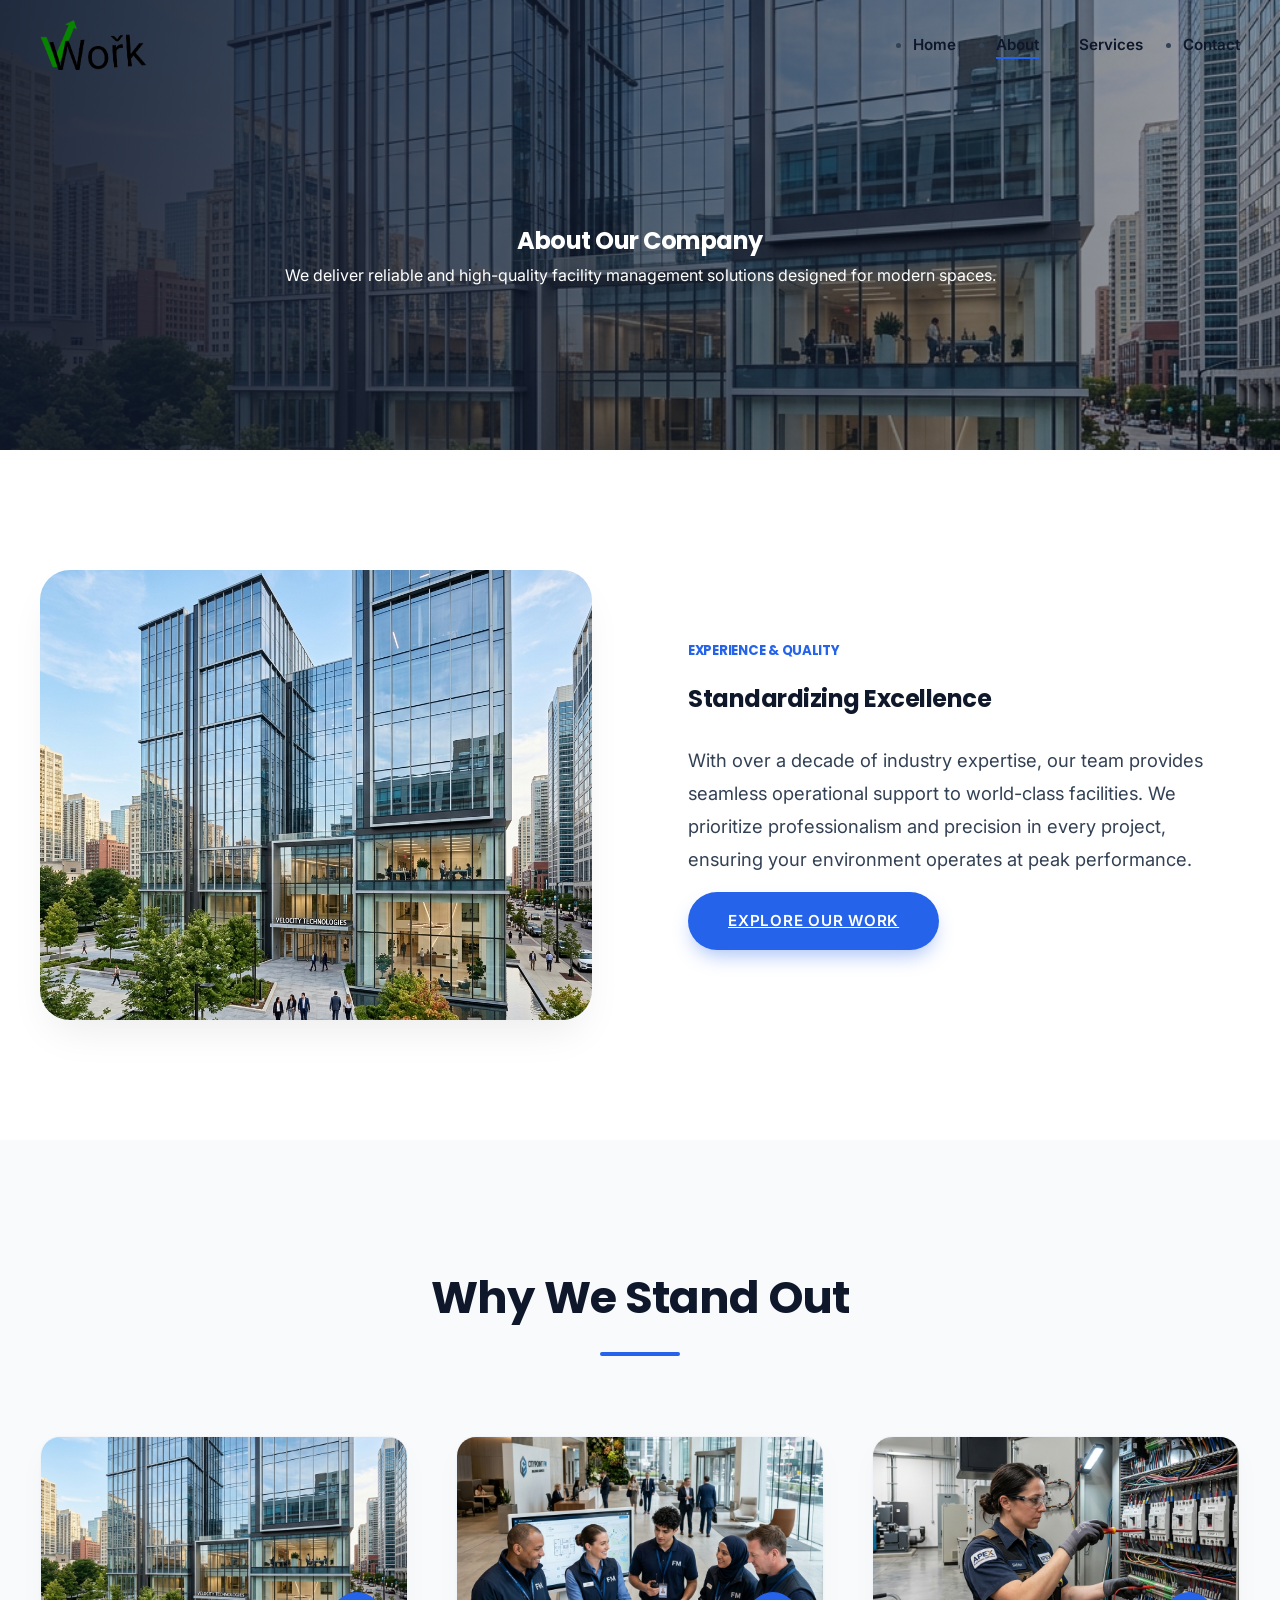
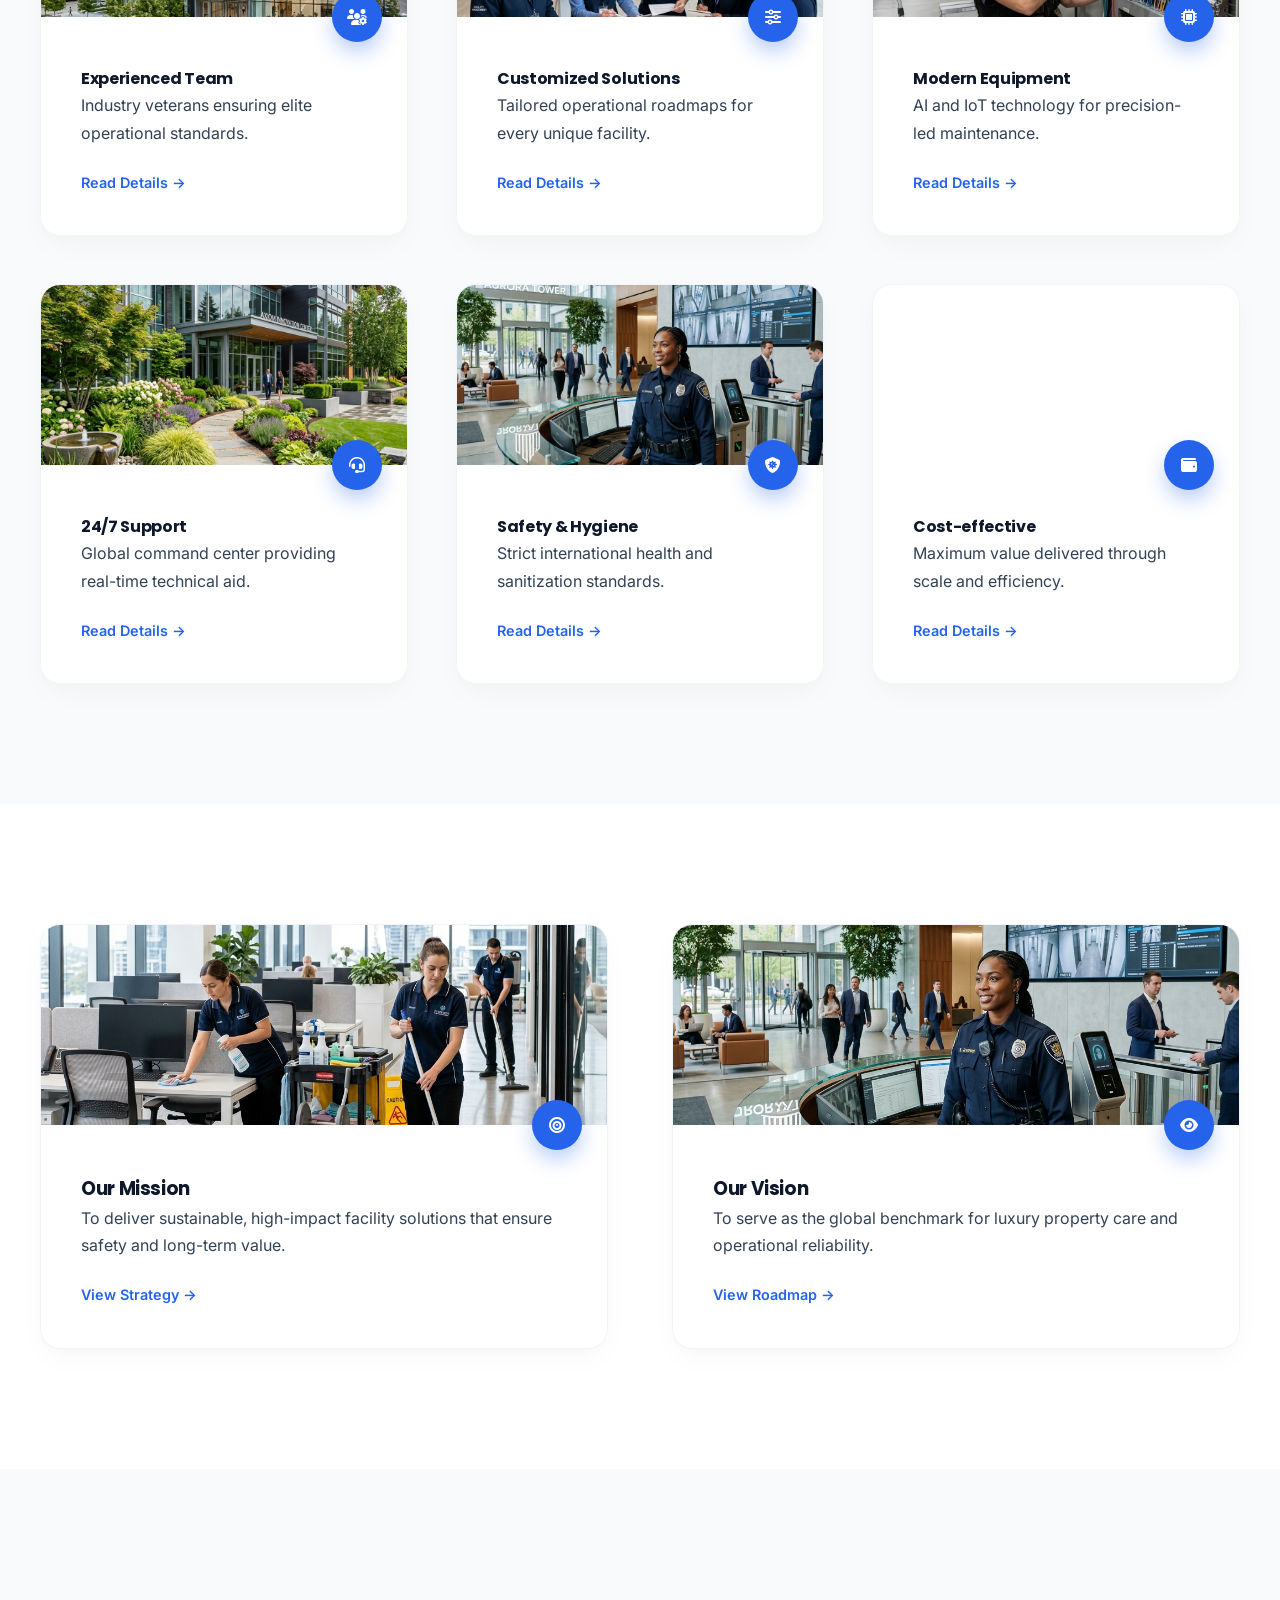
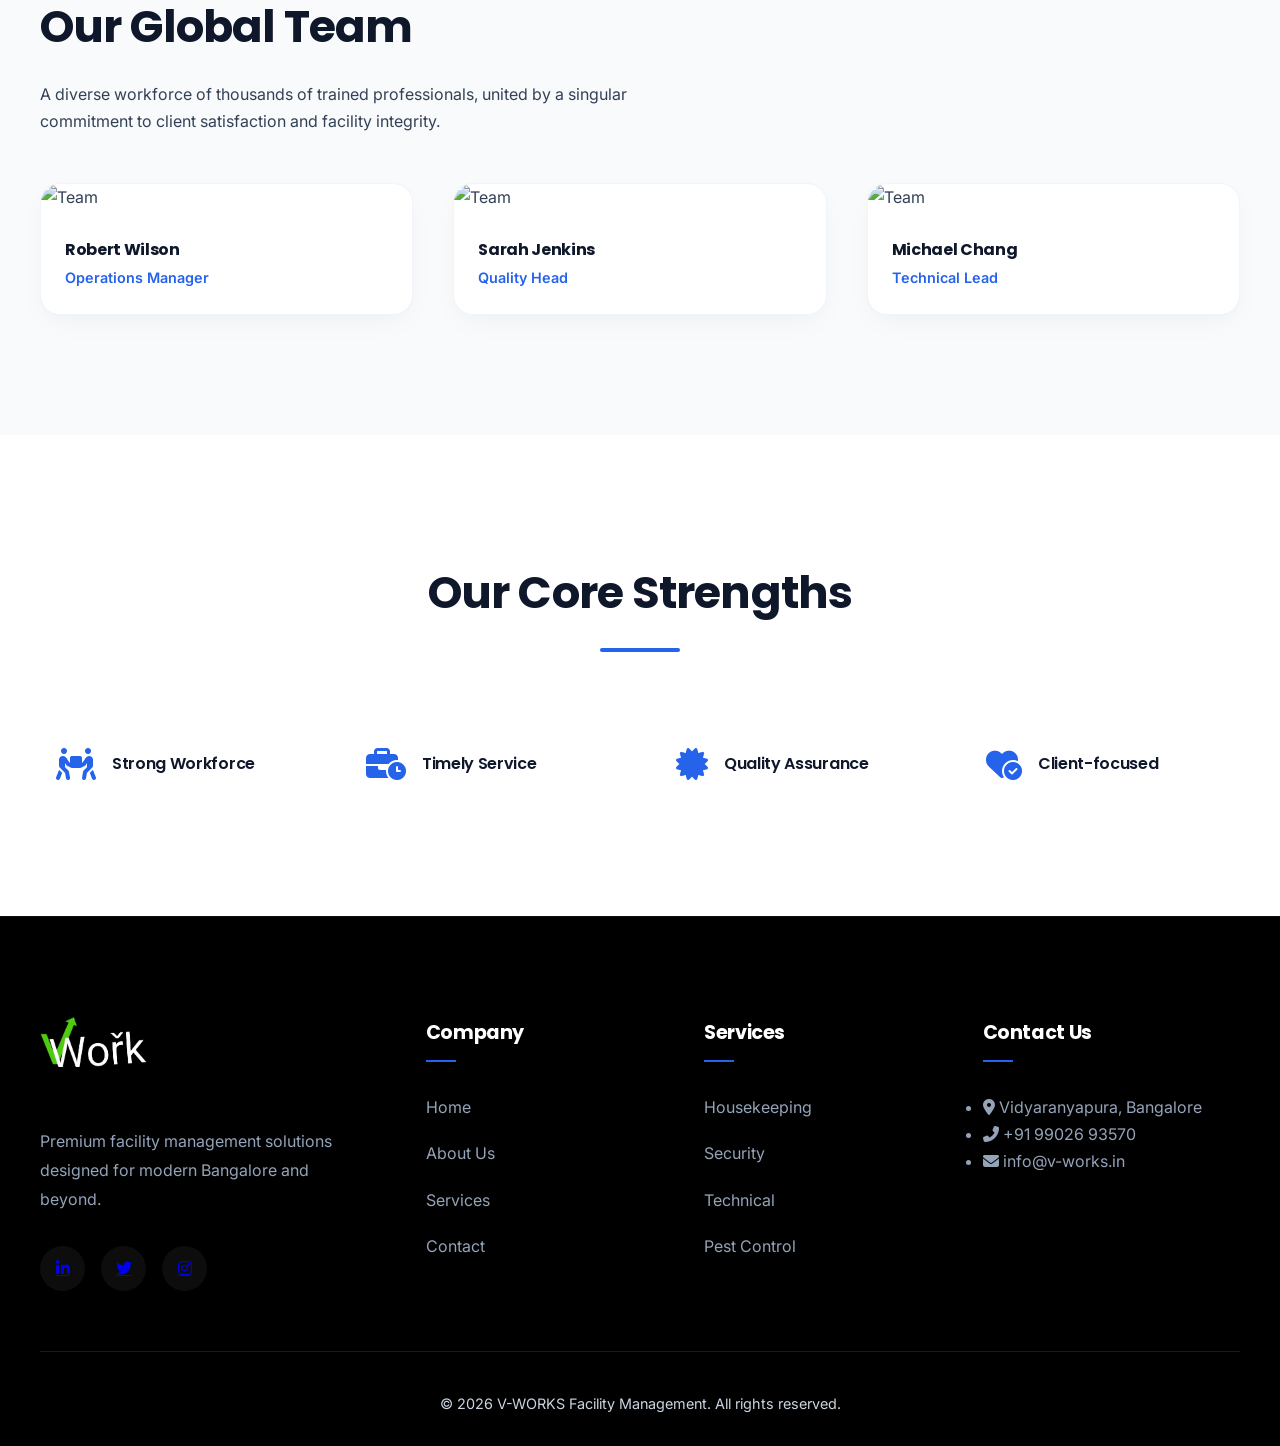
==== commit 0e0c45b7: "Fix broken logo path in contact page footer and standardize to PNG" ====
--- a/about.html
+++ b/about.html
@@ -13,7 +13,7 @@
         <div class="container">
             <nav>
                 <a href="index.html" class="logo">
-                    <img src="images/icons/logo-official.jpeg" alt="V-WORKS Logo" style="height: 50px; width: auto; display: block; filter: invert(1) hue-rotate(180deg); mix-blend-mode: multiply;">
+                    <img src="images/icons/logo-official.png" alt="V-WORKS Logo" style="height: 50px; width: auto; display: block; filter: invert(1) hue-rotate(180deg); mix-blend-mode: multiply;">
                 </a>
                 <ul class="nav-links">
                     <li><a href="index.html">Home</a></li>
@@ -231,7 +231,7 @@
             <div class="footer-grid">
                 <div class="footer-col">
                     <a href="index.html" class="logo" style="margin-bottom: 1.5rem; display: inline-block;">
-                        <img src="images/icons/logo-official.jpeg" alt="V-WORKS Logo" style="height: 50px; width: auto; mix-blend-mode: screen;">
+                        <img src="images/icons/logo-official.png" alt="V-WORKS Logo" style="height: 50px; width: auto; mix-blend-mode: screen;">
                     </a>
                     <p class="footer-desc">Premium facility management solutions designed for modern Bangalore and beyond.</p>
                     <div class="social-bar">
